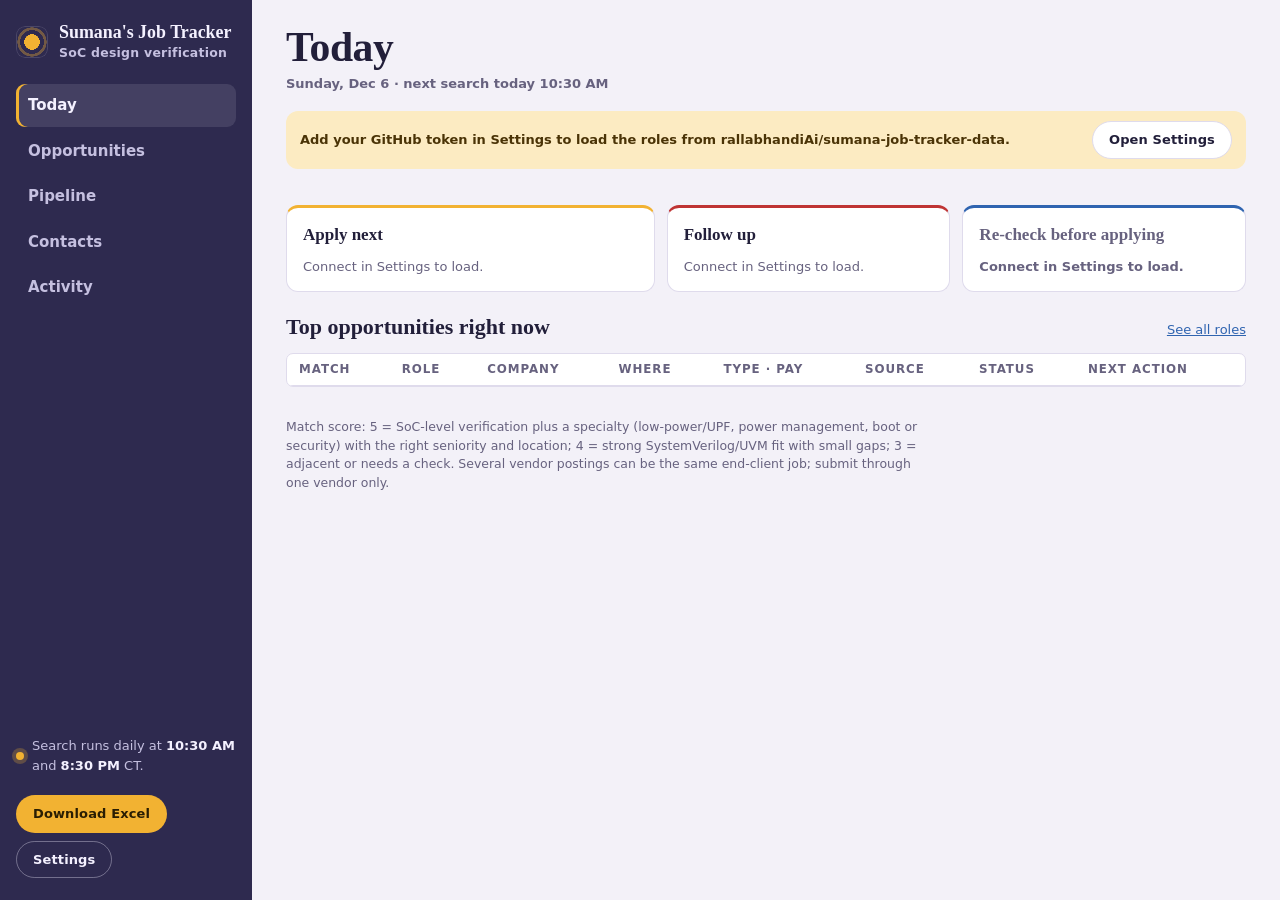
==== v2/index.html @ 01004faa "Add v2 preview: Today, Opportunities, Pipeline, Contacts, Activity Daily-workflow layout adapted fro" ====
<!doctype html>
<html lang="en">
<head>
  <meta charset="utf-8">
  <meta name="viewport" content="width=device-width, initial-scale=1, viewport-fit=cover">
  <meta http-equiv="Content-Security-Policy" content="default-src 'self'; script-src 'self' https://cdn.jsdelivr.net; style-src 'self' https://fonts.googleapis.com; font-src https://fonts.gstatic.com; connect-src 'self' https://api.github.com; img-src 'self' data:; base-uri 'self'; form-action 'none'; object-src 'none'">
  <meta name="referrer" content="no-referrer">
  <meta name="robots" content="noindex, nofollow">
  <title>Sumana's Job Tracker</title>
  <link rel="icon" href="assets/favicon.svg" type="image/svg+xml">
  <link rel="preconnect" href="https://fonts.googleapis.com">
  <link rel="preconnect" href="https://fonts.gstatic.com" crossorigin>
  <link rel="stylesheet" href="https://fonts.googleapis.com/css2?family=Fraunces:opsz,wght@9..144,500;9..144,600;9..144,700&family=Karla:wght@400;500;600;700&display=swap">
  <link rel="stylesheet" href="assets/styles.css">
</head>
<body class="v2">
<div class="shell">
  <aside class="sidebar">
    <div class="brand">
      <span class="mark" aria-hidden="true"></span>
      <div><b>Sumana's Job Tracker</b><small>SoC design verification</small></div>
    </div>
    <nav class="nav" aria-label="Views">
      <button type="button" class="navbtn" data-view="today">Today <span class="count" id="nc-today" hidden></span></button>
      <button type="button" class="navbtn" data-view="roles">Opportunities <span class="count quiet" id="nc-roles" hidden></span></button>
      <button type="button" class="navbtn" data-view="pipeline">Pipeline</button>
      <button type="button" class="navbtn" data-view="contacts">Contacts <span class="count" id="nc-contacts" hidden></span></button>
      <button type="button" class="navbtn" data-view="activity">Activity</button>
    </nav>
    <div class="side-foot">
      <p class="runbox"><span class="dot" aria-hidden="true"></span><span>Search runs daily at <b>10:30 AM</b> and <b>8:30 PM</b> CT.</span></p>
      <p class="lastrun" id="lastrun"></p>
      <div class="side-actions">
        <button class="btn btn-primary" id="excelBtn" type="button">Download Excel</button>
        <button class="btn btn-ghost" id="settingsBtn" type="button">Settings</button>
      </div>
    </div>
  </aside>

  <main class="main">
    <header class="top">
      <div>
        <h1 id="viewTitle">Today</h1>
        <p class="topsub" id="viewSub"></p>
      </div>
      <div class="top-actions">
        <button class="btn btn-plain" id="addBtn" type="button" hidden>Add a role</button>
        <button class="btn btn-plain mobile-only" id="excelBtn2" type="button">Excel</button>
        <button class="btn btn-plain mobile-only" id="settingsBtn2" type="button">Settings</button>
      </div>
    </header>

    <div class="notice" id="notice" role="status" hidden>
      <span id="noticeText"></span>
      <button class="btn" type="button" id="noticeBtn">Open Settings</button>
    </div>

    <section class="panel" id="settingsPanel" hidden aria-labelledby="settingsTitle">
      <h2 id="settingsTitle">Connect to GitHub</h2>
      <p class="hint">Roles, statuses, contacts and notes live as JSON files in a GitHub repository. Saving changes, or reading a private repository, needs a fine-grained personal access token with <b>Contents: Read and write</b> on that one repository. The token is stored only in this browser on this device.</p>
      <form id="settingsForm" novalidate>
        <div class="form-grid">
          <div class="field"><label for="s-owner">GitHub owner</label><input id="s-owner" autocomplete="off" spellcheck="false" placeholder="your-username"></div>
          <div class="field"><label for="s-repo">Data repository</label><input id="s-repo" autocomplete="off" spellcheck="false" placeholder="sumana-job-tracker-data"></div>
          <div class="field"><label for="s-branch">Branch</label><input id="s-branch" autocomplete="off" spellcheck="false" placeholder="main"></div>
          <div class="field span-2"><label for="s-token">Personal access token</label><input id="s-token" type="password" autocomplete="off" spellcheck="false" placeholder="github_pat_…"></div>
        </div>
        <div class="form-actions mt-12">
          <button class="btn btn-accent" type="submit">Save and reload</button>
          <button class="btn btn-plain" type="button" id="forgetBtn">Remove token from this device</button>
          <button class="btn btn-plain" type="button" id="settingsCancel">Close</button>
          <span class="form-msg" id="settingsMsg" role="status"></span>
        </div>
      </form>
      <p class="conn" id="connLine"></p>
    </section>

    <section class="panel" id="addPanel" hidden aria-labelledby="addTitle">
      <h2 id="addTitle">Add a role</h2>
      <p class="hint">For roles found elsewhere: ChatGPT's search, LinkedIn, a recruiter call or a referral. The link is optional for recruiter leads.</p>
      <form id="addForm" novalidate>
        <div class="form-grid">
          <div class="field span-2"><label for="f-title">Job title</label><input id="f-title" required placeholder="Senior Design Verification Engineer"></div>
          <div class="field"><label for="f-company">Company</label><input id="f-company" required placeholder="Company or staffing vendor"></div>
          <div class="field span-2"><label for="f-url">Posting link (optional)</label><input id="f-url" type="url" placeholder="https://…"></div>
          <div class="field"><label for="f-source">Where it came from</label>
            <select id="f-source"><option value="official">Company career site</option><option value="board">Job board</option><option value="vendor">Staffing vendor</option><option value="recruiter">Recruiter</option><option value="referral">Referral</option><option value="chatgpt">ChatGPT search</option></select></div>
          <div class="field"><label for="f-location">Location</label><input id="f-location" placeholder="Remote (US) or Naperville, IL"></div>
          <div class="field"><label for="f-mode">Work mode</label>
            <select id="f-mode"><option>Remote</option><option>Hybrid</option><option>On-site</option><option>Confirm</option></select></div>
          <div class="field"><label for="f-type">Type</label>
            <select id="f-type"><option>Full-time</option><option>Contract</option><option>Contract W2</option><option>Contract C2C</option><option>Contract-to-hire</option></select></div>
          <div class="field"><label for="f-fit">Match (1–5)</label>
            <select id="f-fit"><option value="">Not scored</option><option>5</option><option>4</option><option>3</option><option>2</option><option>1</option></select></div>
          <div class="field"><label for="f-pay">Pay</label><input id="f-pay" placeholder="$70–80/hr or $150K–180K"></div>
          <div class="field"><label for="f-req">Req / job ID</label><input id="f-req" placeholder="e.g. 79768"></div>
          <div class="field span-2"><label for="f-next">Next action</label><input id="f-next" list="nextActions" placeholder="Tailor resume, then apply"></div>
        </div>
        <div class="form-actions mt-12">
          <button class="btn btn-accent" type="submit">Add to tracker</button>
          <button class="btn btn-plain" type="button" id="addCancel">Cancel</button>
          <span class="form-msg" id="addMsg" role="status"></span>
        </div>
      </form>
    </section>

    <!-- TODAY -->
    <section class="view" id="view-today" aria-labelledby="viewTitle">
      <div class="kpis" id="kpis"></div>
      <div class="lanes">
        <section class="lane apply" aria-labelledby="ln-apply"><h2 id="ln-apply">Apply next</h2><div id="laneApply" class="lane-list"></div></section>
        <section class="lane follow" aria-labelledby="ln-follow"><h2 id="ln-follow">Follow up</h2><div id="laneFollow" class="lane-list"></div></section>
        <section class="lane check" aria-labelledby="ln-check"><h2 id="ln-check">Re-check before applying</h2><div id="laneCheck" class="lane-list"></div></section>
      </div>
      <section class="stack" aria-labelledby="topTitle">
        <div class="listhead"><h2 id="topTitle">Top opportunities right now</h2><button type="button" class="linkish" data-go="roles">See all roles</button></div>
        <div class="tablewrap"><table class="toptable">
          <thead><tr><th scope="col">Match</th><th scope="col">Role</th><th scope="col">Company</th><th scope="col">Where</th><th scope="col">Type · Pay</th><th scope="col">Source</th><th scope="col">Status</th><th scope="col">Next action</th></tr></thead>
          <tbody id="topBody"></tbody>
        </table></div>
      </section>
    </section>

    <!-- OPPORTUNITIES -->
    <section class="view" id="view-roles" hidden>
      <div class="pipeline" id="pipeline"></div>
      <div class="pipe-notes" id="pipenotes"></div>
      <section class="filters" aria-label="Filter roles">
        <label class="sr-only" for="q">Search roles</label>
        <input id="q" class="search" type="search" placeholder="Search title, company or skill (UPF, SoC…)" autocomplete="off">
        <div class="seg" role="group" aria-label="Where">
          <button type="button" data-f="where" data-v="all" aria-pressed="true">All</button>
          <button type="button" data-f="where" data-v="remote" aria-pressed="false">Remote</button>
          <button type="button" data-f="where" data-v="chicago" aria-pressed="false">Chicago area</button>
        </div>
        <div class="seg" role="group" aria-label="Employment type">
          <button type="button" data-f="type" data-v="all" aria-pressed="true">Any type</button>
          <button type="button" data-f="type" data-v="contract" aria-pressed="false">Contract</button>
          <button type="button" data-f="type" data-v="fulltime" aria-pressed="false">Full-time</button>
        </div>
        <div class="seg" role="group" aria-label="Match">
          <button type="button" data-f="match" data-v="0" aria-pressed="true">Any match</button>
          <button type="button" data-f="match" data-v="4" aria-pressed="false">4+</button>
          <button type="button" data-f="match" data-v="5" aria-pressed="false">5</button>
        </div>
        <label class="sr-only" for="srcFilter">Source</label>
        <select id="srcFilter" class="sort">
          <option value="">Any source</option><option value="official">Official</option><option value="board">Job board</option><option value="vendor">Vendor</option><option value="recruiter">Recruiter</option><option value="referral">Referral</option><option value="chatgpt">ChatGPT</option><option value="manual">Added by you</option>
        </select>
        <label class="check" for="showClosed"><input type="checkbox" id="showClosed"> Show closed &amp; passed</label>
        <label class="sr-only" for="sort">Sort roles</label>
        <select id="sort" class="sort">
          <option value="match">Best match</option>
          <option value="newest">Newest found</option>
          <option value="company">Company A–Z</option>
        </select>
      </section>
      <div class="listhead"><h2>Roles</h2><span class="count" id="count"></span></div>
      <div class="roles" id="roles">
        <div class="empty"><h3>Loading the latest roles…</h3><p>Verified openings appear here with a match score, pay, work mode and a link to the posting.</p></div>
      </div>
    </section>

    <!-- PIPELINE -->
    <section class="view" id="view-pipeline" hidden>
      <p class="hint">Drag a card to another column, or change its status on the card. New roles join this board once they're shortlisted.</p>
      <div class="boardwrap"><div class="board" id="board"></div></div>
      <p class="pipe-notes" id="boardNote"></p>
    </section>

    <!-- CONTACTS -->
    <section class="view" id="view-contacts" hidden>
      <div class="listhead"><h2>Recruiters, referrals and hiring managers</h2><button class="btn btn-plain" type="button" id="contactAddBtn">Add contact</button></div>
      <section class="panel" id="contactPanel" hidden aria-labelledby="contactTitle">
        <h2 id="contactTitle">Add contact</h2>
        <form id="contactForm" novalidate>
          <div class="form-grid">
            <div class="field"><label for="c-name">Name</label><input id="c-name" required placeholder="First and last name"></div>
            <div class="field"><label for="c-company">Company</label><input id="c-company" placeholder="Company or vendor"></div>
            <div class="field"><label for="c-rel">Relationship</label>
              <select id="c-rel"><option>Recruiter</option><option>Referral</option><option>Hiring manager</option><option>Former colleague</option><option>Other</option></select></div>
            <div class="field span-2"><label for="c-role">Related role</label><input id="c-role" list="roleTitles" placeholder="Pick a tracked role or type one"></div>
            <div class="field"><label for="c-status">Status</label>
              <select id="c-status"><option>Active</option><option>Waiting</option><option>Done</option></select></div>
            <div class="field span-2"><label for="c-reach">How to reach</label><input id="c-reach" placeholder="Email, phone or LinkedIn"></div>
            <div class="field"><label for="c-last">Last contact</label><input id="c-last" type="date"></div>
            <div class="field"><label for="c-next">Next follow-up</label><input id="c-next" type="date"></div>
            <div class="field span-2"><label for="c-notes">Notes</label><textarea id="c-notes" placeholder="What was discussed, rate, next steps…"></textarea></div>
          </div>
          <div class="form-actions mt-12">
            <button class="btn btn-accent" type="submit" id="contactSave">Save contact</button>
            <button class="btn btn-plain" type="button" id="contactCancel">Cancel</button>
            <span class="form-msg" id="contactMsg" role="status"></span>
          </div>
        </form>
      </section>
      <div class="contacts" id="contacts"></div>
    </section>

    <!-- ACTIVITY -->
    <section class="view" id="view-activity" hidden>
      <p class="hint">Every saved change and every search run is a commit in the private data repository. This is that history, newest first.</p>
      <div class="timeline" id="timeline"></div>
      <section class="log" aria-labelledby="logTitle">
        <h2 id="logTitle">Search runs</h2>
        <div class="tablewrap"><table>
          <thead><tr><th scope="col">Run</th><th scope="col">New roles</th><th scope="col">Postings checked</th><th scope="col">Marked closed</th></tr></thead>
          <tbody id="logBody"><tr><td colspan="4">No runs recorded yet.</td></tr></tbody>
        </table></div>
      </section>
    </section>

    <p class="foot">Match score: 5 = SoC-level verification plus a specialty (low-power/UPF, power management, boot or security) with the right seniority and location; 4 = strong SystemVerilog/UVM fit with small gaps; 3 = adjacent or needs a check. Several vendor postings can be the same end-client job; submit through one vendor only.</p>
  </main>
</div>

<datalist id="nextActions">
  <option value="Tailor resume, then apply"></option>
  <option value="Request a referral"></option>
  <option value="Re-check the posting"></option>
  <option value="Follow up with recruiter"></option>
  <option value="Prep for interview"></option>
  <option value="Send thank-you note"></option>
  <option value="Ask for rate and end client"></option>
</datalist>
<datalist id="roleTitles"></datalist>
<div class="toast" id="toast" role="status" aria-live="polite" hidden></div>

<script src="assets/config.js"></script>
<script src="assets/export.js"></script>
<script src="assets/app.js"></script>
</body>
</html>
---- v2/assets/styles.css ----
/* Layout: a regression report for a job hunt. Run status and pipeline up top, one filter bar, then dense role rows scanned by match score. Marigold Dusk palette; Fraunces for display, Karla for the interface. */
:root {
  --bg: #F3F1F8;
  --surface: #FFFFFF;
  --surface-2: #F8F7FC;
  --ink: #221F3A;
  --muted: #67627F;
  --line: #DFDBEC;
  --dusk: #2E2A4F;
  --dusk-ink: #F4F1FF;
  --dusk-muted: #C5C0E0;
  --accent: #A9680A;
  --accent-fill: #F2B232;
  --accent-soft: #FCEBC2;
  --on-accent: #2A1E03;
  --tag-ink: #4A3306;
  --good: #23824F;
  --good-soft: #DDF3E5;
  --info: #2F64B0;
  --info-soft: #E0EBFB;
  --violet: #5D49B0;
  --violet-soft: #E9E3FA;
  --bad: #BF3434;
  --bad-soft: #FBE3E3;
  --pip-off: #D9D5E7;
  --focus: #6C5CE0;
  --font-display: "Fraunces", Georgia, "Times New Roman", serif;
  --font-ui: "Karla", system-ui, -apple-system, "Segoe UI", Roboto, sans-serif;
  --radius: 12px;
  --radius-sm: 7px;
  --step--1: 0.8125rem;
  --step-0: 0.9375rem;
  --step-1: 1.0625rem;
  --step-2: 1.375rem;
  --step-3: clamp(1.75rem, 1.2rem + 2.2vw, 2.6rem);
}
@media (prefers-color-scheme: dark) {
  :root:not([data-theme="light"]) {
    --bg: #141228; --surface: #1D1A36; --surface-2: #232042; --ink: #ECE9F7; --muted: #A6A1C4;
    --line: #34305A; --dusk: #24204A; --dusk-ink: #F4F1FF; --dusk-muted: #B9B3DA;
    --accent: #F4BC4A; --accent-fill: #F2B232; --accent-soft: #3A2F14; --on-accent: #231A04; --tag-ink: #F6DDA0;
    --good: #63C892; --good-soft: #17352A; --info: #86AEEA; --info-soft: #1B2B47;
    --violet: #AB9BF2; --violet-soft: #2A2450; --bad: #F07A7A; --bad-soft: #3D1D24;
    --pip-off: #3A365F; --focus: #AB9BF2; color-scheme: dark;
  }
}
:root[data-theme="dark"] {
  --bg: #141228; --surface: #1D1A36; --surface-2: #232042; --ink: #ECE9F7; --muted: #A6A1C4;
  --line: #34305A; --dusk: #24204A; --dusk-ink: #F4F1FF; --dusk-muted: #B9B3DA;
  --accent: #F4BC4A; --accent-fill: #F2B232; --accent-soft: #3A2F14; --on-accent: #231A04; --tag-ink: #F6DDA0;
  --good: #63C892; --good-soft: #17352A; --info: #86AEEA; --info-soft: #1B2B47;
  --violet: #AB9BF2; --violet-soft: #2A2450; --bad: #F07A7A; --bad-soft: #3D1D24;
  --pip-off: #3A365F; --focus: #AB9BF2; color-scheme: dark;
}

* { box-sizing: border-box; }
body {
  background: var(--bg);
  color: var(--ink);
  font-family: var(--font-ui);
  font-size: var(--step-0);
  line-height: 1.5;
  padding-inline: 16px;
  padding-block: 20px 48px;
}
.wrap { max-width: 1120px; margin-inline: auto; display: grid; gap: 18px; }
.stack { display: grid; gap: 10px; min-width: 0; }
a { color: var(--info); }
:focus-visible { outline: 2px solid var(--focus); outline-offset: 2px; }
.sr-only { position: absolute; width: 1px; height: 1px; overflow: hidden; clip: rect(0 0 0 0); white-space: nowrap; }
button, select, input, textarea { font: inherit; color: inherit; }

/* Masthead */
.masthead {
  background: var(--dusk);
  color: var(--dusk-ink);
  border-radius: var(--radius);
  padding: 22px clamp(18px, 3vw, 32px);
  display: grid;
  gap: 14px;
}
.eyebrow { font-size: var(--step--1); font-weight: 700; letter-spacing: .12em; text-transform: uppercase; color: var(--accent-fill); margin: 0; }
.masthead h1 { font-family: var(--font-display); font-weight: 600; font-size: var(--step-3); line-height: 1.08; margin: 0; text-wrap: balance; letter-spacing: -0.01em; }
.masthead .sub { margin: 0; color: var(--dusk-muted); max-width: 70ch; }
.mast-foot { display: flex; flex-wrap: wrap; gap: 12px 18px; align-items: center; justify-content: space-between; }
.runline { display: flex; flex-wrap: wrap; gap: 6px 14px; align-items: center; font-size: var(--step--1); color: var(--dusk-muted); }
.runline strong { color: var(--dusk-ink); font-weight: 600; }
.runitem { display: inline-flex; gap: 10px; align-items: baseline; }
.runitem .dot { align-self: center; }
.dot { width: 8px; height: 8px; border-radius: 50%; background: var(--accent-fill); box-shadow: 0 0 0 4px color-mix(in srgb, var(--accent-fill) 25%, transparent); flex: none; }
.actions { display: flex; flex-wrap: wrap; gap: 10px; }
.btn { border: 1px solid transparent; border-radius: 999px; padding: 8px 16px; font-weight: 700; font-size: var(--step--1); cursor: pointer; letter-spacing: .01em; }
.btn-primary { background: var(--accent-fill); color: var(--on-accent); }
.btn-primary:hover { filter: brightness(1.05); }
.btn-ghost { background: transparent; color: var(--dusk-ink); border-color: color-mix(in srgb, var(--dusk-ink) 35%, transparent); }
.btn-ghost:hover { border-color: var(--dusk-ink); }
.btn[disabled] { opacity: .55; cursor: progress; }

/* Pipeline */
.pipeline { display: grid; grid-template-columns: repeat(6, minmax(0, 1fr)); gap: 8px; }
.stage {
  background: var(--surface); border: 1px solid var(--line); border-radius: var(--radius-sm);
  padding: 10px 12px; text-align: left; cursor: pointer; display: grid; gap: 2px; position: relative;
}
.stage:hover { border-color: var(--muted); }
.stage[aria-pressed="true"] { border-color: var(--accent); box-shadow: inset 0 0 0 1px var(--accent); }
.stage .n { font-family: var(--font-display); font-weight: 600; font-size: 1.6rem; line-height: 1.1; font-variant-numeric: tabular-nums lining-nums; }
.stage .l { font-size: var(--step--1); color: var(--muted); font-weight: 600; }
.stage[data-stage="Offer"] .n { color: var(--good); }
.stage[data-stage="Interviewing"] .n, .stage[data-stage="Recruiter screen"] .n { color: var(--violet); }
.stage[data-stage="Applied"] .n { color: var(--info); }
.pipe-notes { display: flex; flex-wrap: wrap; gap: 8px 16px; font-size: var(--step--1); color: var(--muted); align-items: center; }
.pill { display: inline-flex; align-items: center; gap: 6px; border-radius: 999px; padding: 3px 10px; font-weight: 700; font-size: var(--step--1); }
.pill-bad { background: var(--bad-soft); color: var(--bad); }
.pill-good { background: var(--good-soft); color: var(--good); }
.linkish { background: none; border: 0; padding: 0; color: var(--info); text-decoration: underline; cursor: pointer; font-size: var(--step--1); }

/* Add role panel */
.panel { background: var(--surface); border: 1px solid var(--line); border-radius: var(--radius); padding: 16px clamp(14px, 2.5vw, 22px); display: grid; gap: 12px; }
.panel h2 { font-family: var(--font-display); font-weight: 600; font-size: var(--step-2); margin: 0; }
.form-grid { display: grid; grid-template-columns: repeat(3, minmax(0, 1fr)); gap: 10px 14px; }
.field { display: grid; gap: 4px; min-width: 0; }
.field.span-2 { grid-column: span 2; }
.field label { font-size: var(--step--1); font-weight: 700; color: var(--muted); }
.field input, .field select, .field textarea {
  width: 100%; border: 1px solid var(--line); border-radius: var(--radius-sm); background: var(--surface-2);
  padding: 7px 10px; min-width: 0;
}
.field textarea { min-height: 64px; resize: vertical; }
.form-actions { display: flex; gap: 10px; align-items: center; flex-wrap: wrap; }
.btn-plain { background: var(--surface-2); border: 1px solid var(--line); color: var(--ink); }
.btn-accent { background: var(--accent-fill); color: var(--on-accent); }
.form-msg { font-size: var(--step--1); color: var(--muted); }

/* Filters */
.filters { display: flex; flex-wrap: wrap; gap: 10px 14px; align-items: center; background: var(--surface); border: 1px solid var(--line); border-radius: var(--radius); padding: 12px 14px; }
.search { flex: 1 1 260px; min-width: 0; border: 1px solid var(--line); background: var(--surface-2); border-radius: 999px; padding: 7px 14px; }
.seg { display: inline-flex; border: 1px solid var(--line); border-radius: 999px; overflow: hidden; background: var(--surface-2); }
.seg button { border: 0; background: transparent; padding: 6px 12px; font-size: var(--step--1); font-weight: 600; color: var(--muted); cursor: pointer; }
.seg button[aria-pressed="true"] { background: var(--dusk); color: var(--dusk-ink); }
.check { display: inline-flex; gap: 6px; align-items: center; font-size: var(--step--1); color: var(--muted); font-weight: 600; }
.sort { border: 1px solid var(--line); background: var(--surface-2); border-radius: 999px; padding: 6px 10px; font-size: var(--step--1); font-weight: 600; }

/* List */
.listhead { display: flex; justify-content: space-between; align-items: baseline; gap: 10px; flex-wrap: wrap; }
.listhead h2 { font-family: var(--font-display); font-weight: 600; font-size: var(--step-2); margin: 0; }
.listhead .count { color: var(--muted); font-size: var(--step--1); }
.roles { display: grid; gap: 10px; }
.role {
  background: var(--surface); border: 1px solid var(--line); border-radius: var(--radius);
  display: grid; grid-template-columns: 74px minmax(0, 1fr) 188px; gap: 6px 16px; padding: 14px 16px;
}
.role.is-dim { opacity: .62; }
.match { display: grid; justify-items: start; align-content: start; gap: 4px; padding-top: 3px; }
.pips { display: inline-flex; gap: 3px; }
.pip { width: 9px; height: 9px; border-radius: 50%; background: var(--pip-off); }
.pip.on { background: var(--accent-fill); }
.match .mlabel { font-size: .72rem; letter-spacing: .1em; text-transform: uppercase; color: var(--muted); font-weight: 700; }
.match .mlabel b { color: var(--ink); font-family: var(--font-display); font-size: 1.05rem; letter-spacing: 0; }
.rbody { min-width: 0; display: grid; gap: 6px; }
.titleline { display: flex; flex-wrap: wrap; gap: 4px 8px; align-items: baseline; }
.titleline h3 { font-size: var(--step-1); font-weight: 700; margin: 0; line-height: 1.3; text-wrap: balance; }
.org { color: var(--muted); font-size: var(--step--1); }
.org b { color: var(--ink); font-weight: 700; }
.chips, .tags { display: flex; flex-wrap: wrap; gap: 6px; }
.chip { border: 1px solid var(--line); border-radius: 999px; padding: 1px 9px; font-size: .78rem; font-weight: 600; color: var(--ink); background: var(--surface-2); }
.chip.quiet { color: var(--muted); font-weight: 500; }
.chip.mode-Remote { border-color: color-mix(in srgb, var(--info) 45%, var(--line)); color: var(--info); }
.chip.mode-Hybrid, .chip.mode-On-site { border-color: color-mix(in srgb, var(--accent) 50%, var(--line)); color: var(--accent); }
.chip.mode-Confirm { border-style: dashed; color: var(--muted); }
.tag { font-size: .74rem; font-weight: 700; letter-spacing: .02em; padding: 1px 8px; border-radius: 4px; background: var(--accent-soft); color: var(--tag-ink); }
.badge { font-size: .7rem; font-weight: 800; letter-spacing: .08em; text-transform: uppercase; border-radius: 4px; padding: 2px 6px; }
.badge-new { background: var(--accent-fill); color: var(--on-accent); }
.badge-closed { background: var(--bad-soft); color: var(--bad); }
.badge-due { background: var(--bad); color: var(--surface); }
.badge-mine { background: var(--violet-soft); color: var(--violet); }
.side { display: grid; gap: 8px; align-content: start; }
.status {
  width: 100%; border: 1px solid var(--line); border-radius: var(--radius-sm); padding: 6px 8px;
  font-weight: 700; font-size: var(--step--1); background: var(--surface-2);
}
.status[data-s="Shortlisted"] { background: var(--violet-soft); color: var(--violet); }
.status[data-s="Applied"] { background: var(--info-soft); color: var(--info); border-color: color-mix(in srgb, var(--info) 35%, var(--line)); }
.status[data-s="Recruiter screen"], .status[data-s="Interviewing"] { background: var(--violet-soft); color: var(--violet); border-color: color-mix(in srgb, var(--violet) 35%, var(--line)); }
.status[data-s="Offer"] { background: var(--good-soft); color: var(--good); border-color: color-mix(in srgb, var(--good) 40%, var(--line)); }
.status[data-s="Rejected"], .status[data-s="Not a fit"], .status[data-s="Closed"] { color: var(--muted); }
.open { display: inline-flex; justify-content: center; align-items: center; gap: 6px; border: 1px solid var(--line); border-radius: var(--radius-sm); padding: 6px 8px; font-weight: 700; font-size: var(--step--1); text-decoration: none; color: var(--ink); background: var(--surface); }
.open:hover { border-color: var(--accent); color: var(--accent); }
.trackline { font-size: .78rem; color: var(--muted); }
details.more { grid-column: 2 / -1; border-top: 1px dashed var(--line); padding-top: 8px; margin-top: 2px; }
details.more summary { cursor: pointer; font-size: var(--step--1); font-weight: 700; color: var(--muted); list-style: none; display: inline-flex; gap: 6px; align-items: center; }
details.more summary::-webkit-details-marker { display: none; }
details.more summary::before { content: "▸"; transition: transform .15s; }
details.more[open] summary::before { transform: rotate(90deg); }
.more-grid { display: grid; grid-template-columns: repeat(2, minmax(0, 1fr)); gap: 12px 18px; margin-top: 10px; }
.more-grid h4 { margin: 0 0 2px; font-size: .74rem; letter-spacing: .1em; text-transform: uppercase; color: var(--muted); }
.more-grid p { margin: 0; max-width: 62ch; }
.track-grid { grid-column: 1 / -1; display: grid; grid-template-columns: 150px minmax(0, 1fr); gap: 10px 14px; background: var(--surface-2); border-radius: var(--radius-sm); padding: 12px; }
.track-grid .field.full { grid-column: 1 / -1; }
.saved { font-size: .78rem; color: var(--good); font-weight: 700; }

.empty { background: var(--surface); border: 1px dashed var(--line); border-radius: var(--radius); padding: 28px 22px; display: grid; gap: 6px; }
.empty h3 { font-family: var(--font-display); font-weight: 600; font-size: var(--step-2); margin: 0; }
.empty p { margin: 0; color: var(--muted); max-width: 64ch; }

/* Search log */
.log { display: grid; gap: 8px; }
.log h2 { font-family: var(--font-display); font-weight: 600; font-size: var(--step-1); margin: 0; }
.tablewrap { overflow-x: auto; border: 1px solid var(--line); border-radius: var(--radius-sm); background: var(--surface); }
table { border-collapse: collapse; width: 100%; font-size: var(--step--1); font-variant-numeric: tabular-nums; }
th, td { text-align: left; padding: 7px 12px; border-bottom: 1px solid var(--line); white-space: nowrap; }
th { color: var(--muted); font-weight: 700; font-size: .74rem; letter-spacing: .08em; text-transform: uppercase; }
tr:last-child td { border-bottom: 0; }
.foot { font-size: .78rem; color: var(--muted); max-width: 80ch; }

.toast { position: fixed; left: 50%; transform: translateX(-50%); bottom: calc(18px + env(safe-area-inset-bottom, 0px)); background: var(--dusk); color: var(--dusk-ink); padding: 9px 16px; border-radius: 999px; font-weight: 600; font-size: var(--step--1); box-shadow: 0 6px 24px rgba(20,18,40,.25); max-width: calc(100% - 32px); }

@media (max-width: 860px) {
  .pipeline { grid-template-columns: repeat(3, minmax(0, 1fr)); }
  .role { grid-template-columns: minmax(0, 1fr); }
  .match { display: flex; align-items: center; gap: 8px; padding-top: 0; }
  .side { grid-template-columns: minmax(0, 1fr) auto; align-items: center; }
  details.more { grid-column: 1 / -1; }
  .form-grid { grid-template-columns: minmax(0, 1fr); }
  .field.span-2 { grid-column: auto; }
}
@media (max-width: 560px) {
  .more-grid { grid-template-columns: minmax(0, 1fr); }
  .track-grid { grid-template-columns: minmax(0, 1fr); }
  .side { grid-template-columns: minmax(0, 1fr); }
}
@media (prefers-reduced-motion: reduce) { * { transition: none !important; } }

/* ---- standalone-site additions ---- */
html { -webkit-text-size-adjust: 100%; }
body { margin: 0; }
[hidden] { display: none !important; }
img { max-width: 100%; }
.mt-12 { margin-top: 12px; }
.notice { display: flex; flex-wrap: wrap; gap: 8px 14px; align-items: center; justify-content: space-between;
  background: var(--accent-soft); color: var(--tag-ink); border-radius: var(--radius); padding: 10px 14px; font-size: var(--step--1); font-weight: 600; }
.notice .btn { background: var(--surface); color: var(--ink); border: 1px solid var(--line); }
.conn { font-size: var(--step--1); color: var(--muted); }
.conn b { color: var(--ink); }
.hint { font-size: .78rem; color: var(--muted); margin: 0; max-width: 72ch; }
.hint a { color: var(--info); }
.field .row { display: flex; gap: 8px; align-items: center; }
.btn-icon { display: inline-flex; align-items: center; gap: 6px; }

/* =====================================================================
   v2 layout: sidebar navigation + Today / Opportunities / Pipeline / Contacts / Activity
   ===================================================================== */
body.v2 { padding: 0; }
.shell { display: grid; grid-template-columns: 252px minmax(0, 1fr); min-height: 100vh; }
.sidebar { background: var(--dusk); color: var(--dusk-ink); padding: 22px 16px; position: sticky; top: 0; height: 100vh; display: flex; flex-direction: column; gap: 22px; }
.brand { display: flex; gap: 11px; align-items: center; }
.brand b { display: block; font-family: var(--font-display); font-weight: 600; font-size: 1.12rem; line-height: 1.2; }
.brand small { display: block; color: var(--dusk-muted); font-size: .78rem; font-weight: 600; letter-spacing: .02em; }
.mark { width: 32px; height: 32px; flex: none; border-radius: 9px; background: radial-gradient(circle at 50% 50%, var(--accent-fill) 0 34%, transparent 35%), radial-gradient(circle at 50% 50%, transparent 0 52%, color-mix(in srgb, var(--accent-fill) 35%, transparent) 53% 64%, transparent 65%); box-shadow: inset 0 0 0 1px color-mix(in srgb, var(--dusk-ink) 14%, transparent); }
.nav { display: grid; gap: 3px; }
.navbtn { display: flex; justify-content: space-between; align-items: center; gap: 8px; width: 100%; border: 0; background: transparent; color: var(--dusk-muted); padding: 10px 12px; border-radius: 9px; font-weight: 700; font-size: var(--step-0); cursor: pointer; text-align: left; }
.navbtn:hover { color: var(--dusk-ink); background: color-mix(in srgb, var(--dusk-ink) 6%, transparent); }
.navbtn[aria-current="page"] { color: var(--dusk-ink); background: color-mix(in srgb, var(--dusk-ink) 11%, transparent); box-shadow: inset 3px 0 0 var(--accent-fill); }
.navbtn .count { font-size: .72rem; font-weight: 800; background: var(--accent-fill); color: var(--on-accent); border-radius: 999px; padding: 1px 8px; font-variant-numeric: tabular-nums; }
.navbtn .count.quiet { background: color-mix(in srgb, var(--dusk-ink) 16%, transparent); color: var(--dusk-ink); }
.side-foot { margin-top: auto; display: grid; gap: 10px; font-size: var(--step--1); color: var(--dusk-muted); }
.side-foot p { margin: 0; }
.runbox { display: flex; gap: 8px; align-items: baseline; }
.runbox b { color: var(--dusk-ink); }
.runbox .dot { align-self: center; }
.side-actions { display: flex; flex-wrap: wrap; gap: 8px; }

.main { min-width: 0; padding: 26px clamp(16px, 3vw, 34px) 56px; display: grid; gap: 18px; align-content: start; max-width: 1280px; }
.top { display: flex; flex-wrap: wrap; gap: 10px 16px; justify-content: space-between; align-items: flex-end; }
.top h1 { font-family: var(--font-display); font-weight: 600; font-size: var(--step-3); line-height: 1.05; margin: 0; letter-spacing: -0.01em; }
.topsub { margin: 4px 0 0; color: var(--muted); font-size: var(--step--1); font-weight: 600; }
.view { display: grid; gap: 18px; min-width: 0; }
.hint { margin: 0; }

/* Today */
.kpis { display: grid; grid-template-columns: repeat(4, minmax(0, 1fr)); gap: 10px; }
.kpi { background: var(--surface); border: 1px solid var(--line); border-radius: var(--radius-sm); padding: 12px 14px; display: grid; gap: 1px; }
.kpi .l { font-size: .74rem; letter-spacing: .08em; text-transform: uppercase; color: var(--muted); font-weight: 800; }
.kpi .n { font-family: var(--font-display); font-weight: 600; font-size: 2rem; line-height: 1.15; font-variant-numeric: tabular-nums lining-nums; }
.kpi .s { font-size: .78rem; color: var(--muted); }
.kpi.warn .n { color: var(--bad); }
.kpi.check .n { color: var(--accent); }
.lanes { display: grid; grid-template-columns: 1.3fr 1fr 1fr; gap: 12px; align-items: start; }
.lane { background: var(--surface); border: 1px solid var(--line); border-radius: var(--radius); padding: 14px 16px; display: grid; gap: 10px; border-top: 3px solid var(--accent-fill); min-width: 0; }
.lane.follow { border-top-color: var(--bad); }
.lane.check { border-top-color: var(--info); }
.lane h2 { font-family: var(--font-display); font-weight: 600; font-size: var(--step-1); margin: 0; }
.lane-list { display: grid; gap: 0; }
.item { border-top: 1px solid var(--line); padding-block: 10px; display: grid; gap: 4px; min-width: 0; }
.item:first-child { border-top: 0; padding-top: 2px; }
.item .t { font-weight: 700; line-height: 1.3; }
.item .s { font-size: var(--step--1); color: var(--muted); }
.badges { display: flex; flex-wrap: wrap; gap: 6px; align-items: center; }
.na { font-size: var(--step--1); font-weight: 700; color: var(--accent); }
.quick { display: flex; flex-wrap: wrap; gap: 6px; margin-top: 2px; }
.qbtn { border: 1px solid var(--line); background: var(--surface-2); border-radius: 999px; padding: 3px 11px; font-size: .78rem; font-weight: 700; cursor: pointer; text-decoration: none; color: var(--ink); line-height: 1.6; }
.qbtn:hover { border-color: var(--muted); }
.qbtn.primary { background: var(--accent-fill); border-color: transparent; color: var(--on-accent); }
.empty-s { margin: 0; color: var(--muted); font-size: var(--step--1); }
.fitb { font-size: .72rem; font-weight: 800; border-radius: 4px; padding: 2px 6px; background: var(--accent-soft); color: var(--tag-ink); font-variant-numeric: tabular-nums; }
.src { font-size: .68rem; font-weight: 800; letter-spacing: .06em; text-transform: uppercase; border-radius: 4px; padding: 2px 6px; white-space: nowrap; }
.src-official { background: var(--info-soft); color: var(--info); }
.src-vendor { background: var(--violet-soft); color: var(--violet); }
.src-board { background: var(--surface-2); color: var(--muted); box-shadow: inset 0 0 0 1px var(--line); }
.src-recruiter, .src-referral { background: var(--good-soft); color: var(--good); }
.src-chatgpt, .src-manual { background: var(--accent-soft); color: var(--tag-ink); }
.badge-stale { background: var(--info-soft); color: var(--info); }
.toptable td, .toptable th { white-space: nowrap; vertical-align: top; }
.toptable .wrapcell { white-space: normal; min-width: 140px; }
.linkrow { background: none; border: 0; padding: 0; font: inherit; font-weight: 700; color: var(--ink); text-align: left; cursor: pointer; }
.linkrow:hover { color: var(--accent); text-decoration: underline; }

/* Opportunities: role card controls (renamed from .side) */
.side-ctl { display: grid; gap: 8px; align-content: start; }

/* Pipeline board */
.boardwrap { overflow-x: auto; padding-bottom: 6px; }
.board { display: grid; grid-template-columns: repeat(5, minmax(210px, 1fr)); gap: 10px; min-width: 0; }
.col { background: var(--surface-2); border: 1px solid var(--line); border-radius: var(--radius); padding: 10px; display: grid; gap: 8px; align-content: start; min-height: 260px; }
.col.drop { outline: 2px dashed var(--accent); outline-offset: -4px; }
.col h3 { display: flex; justify-content: space-between; margin: 2px 4px; font-size: .72rem; letter-spacing: .1em; text-transform: uppercase; color: var(--muted); }
.kcard { background: var(--surface); border: 1px solid var(--line); border-radius: var(--radius-sm); padding: 10px; display: grid; gap: 6px; }
.kcard[draggable="true"] { cursor: grab; }
.kcard.dragging { opacity: .5; }
.kt { font-weight: 700; line-height: 1.3; }
.ks { font-size: var(--step--1); color: var(--muted); }

/* Contacts */
.contacts { display: grid; gap: 10px; }
.ccard { background: var(--surface); border: 1px solid var(--line); border-radius: var(--radius); padding: 14px 16px; display: grid; grid-template-columns: minmax(0, 1fr) auto; gap: 8px 16px; align-items: start; }
.ccard.is-dim { opacity: .62; }
.cmain { display: grid; gap: 4px; min-width: 0; }
.cmain h3 { margin: 0; font-size: var(--step-1); }
.cmeta { display: flex; flex-wrap: wrap; gap: 4px 14px; font-size: var(--step--1); color: var(--muted); }
.cnotes { margin: 2px 0 0; max-width: 70ch; }

/* Activity */
.timeline { border-left: 2px solid var(--line); margin-left: 6px; padding-left: 20px; display: grid; gap: 14px; }
.ev { position: relative; display: grid; gap: 2px; }
.ev::before { content: ""; position: absolute; left: -27px; top: 5px; width: 10px; height: 10px; border-radius: 50%; background: var(--accent-fill); box-shadow: 0 0 0 3px var(--bg); }
.ev-search::before { background: var(--info); }
.ev-other::before { background: var(--muted); }
.ev .when { font-size: .78rem; color: var(--muted); }

@media (max-width: 1100px) {
  .lanes { grid-template-columns: 1fr 1fr; }
  .lane.apply { grid-column: 1 / -1; }
}
@media (max-width: 900px) {
  .shell { grid-template-columns: minmax(0, 1fr); }
  .sidebar { position: sticky; top: env(safe-area-inset-top, 0px); height: auto; z-index: 5; flex-direction: row; align-items: center; gap: 10px; padding: 8px 12px; overflow-x: auto; }
  .brand div, .side-foot { display: none; }
  .nav { display: flex; gap: 4px; }
  .navbtn { width: auto; white-space: nowrap; padding: 8px 11px; }
  .navbtn[aria-current="page"] { box-shadow: inset 0 -3px 0 var(--accent-fill); }
  .top-actions { display: flex; gap: 8px; }
  .kpis { grid-template-columns: repeat(2, minmax(0, 1fr)); }
}
@media (max-width: 860px) {
  .side-ctl { grid-template-columns: minmax(0, 1fr) auto; align-items: center; }
}
@media (max-width: 640px) {
  .lanes { grid-template-columns: minmax(0, 1fr); }
  .ccard { grid-template-columns: minmax(0, 1fr); }
}
@media (max-width: 560px) {
  .side-ctl { grid-template-columns: minmax(0, 1fr); }
}

.mobile-only { display: none; }
@media (max-width: 900px) { .mobile-only { display: inline-block; } }
.lastrun { margin: 0; line-height: 1.45; }
.lastrun b { color: var(--dusk-ink); }
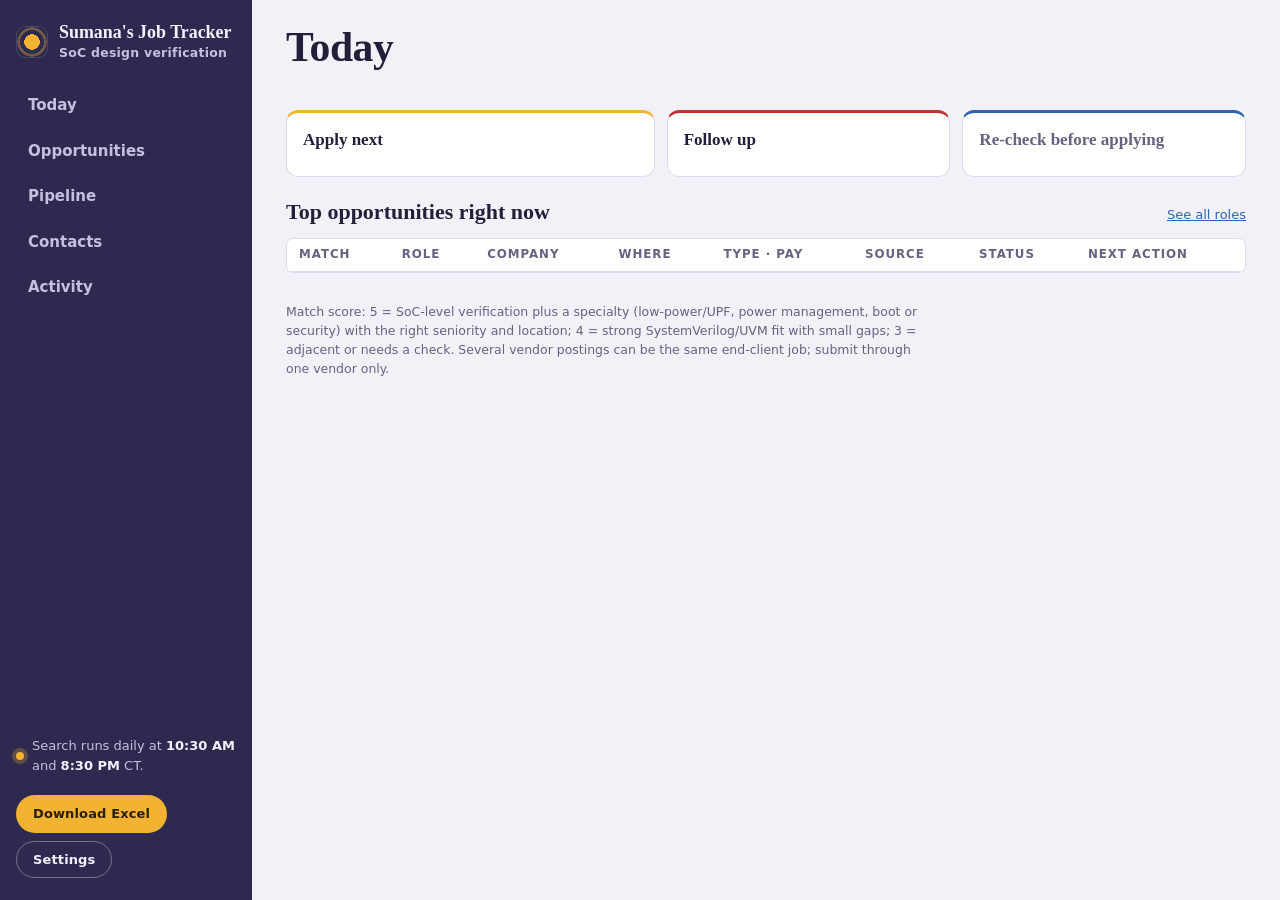
==== commit 60062984: "Make the Today / Pipeline / Contacts layout the main site Moves v2 to the root URL; /v2/ now redirec" ====
--- a/v2/index.html
+++ b/v2/index.html
@@ -2,232 +2,12 @@
 <html lang="en">
 <head>
   <meta charset="utf-8">
-  <meta name="viewport" content="width=device-width, initial-scale=1, viewport-fit=cover">
-  <meta http-equiv="Content-Security-Policy" content="default-src 'self'; script-src 'self' https://cdn.jsdelivr.net; style-src 'self' https://fonts.googleapis.com; font-src https://fonts.gstatic.com; connect-src 'self' https://api.github.com; img-src 'self' data:; base-uri 'self'; form-action 'none'; object-src 'none'">
-  <meta name="referrer" content="no-referrer">
+  <meta name="viewport" content="width=device-width, initial-scale=1">
   <meta name="robots" content="noindex, nofollow">
+  <meta http-equiv="refresh" content="0; url=../">
   <title>Sumana's Job Tracker</title>
-  <link rel="icon" href="assets/favicon.svg" type="image/svg+xml">
-  <link rel="preconnect" href="https://fonts.googleapis.com">
-  <link rel="preconnect" href="https://fonts.gstatic.com" crossorigin>
-  <link rel="stylesheet" href="https://fonts.googleapis.com/css2?family=Fraunces:opsz,wght@9..144,500;9..144,600;9..144,700&family=Karla:wght@400;500;600;700&display=swap">
-  <link rel="stylesheet" href="assets/styles.css">
 </head>
-<body class="v2">
-<div class="shell">
-  <aside class="sidebar">
-    <div class="brand">
-      <span class="mark" aria-hidden="true"></span>
-      <div><b>Sumana's Job Tracker</b><small>SoC design verification</small></div>
-    </div>
-    <nav class="nav" aria-label="Views">
-      <button type="button" class="navbtn" data-view="today">Today <span class="count" id="nc-today" hidden></span></button>
-      <button type="button" class="navbtn" data-view="roles">Opportunities <span class="count quiet" id="nc-roles" hidden></span></button>
-      <button type="button" class="navbtn" data-view="pipeline">Pipeline</button>
-      <button type="button" class="navbtn" data-view="contacts">Contacts <span class="count" id="nc-contacts" hidden></span></button>
-      <button type="button" class="navbtn" data-view="activity">Activity</button>
-    </nav>
-    <div class="side-foot">
-      <p class="runbox"><span class="dot" aria-hidden="true"></span><span>Search runs daily at <b>10:30 AM</b> and <b>8:30 PM</b> CT.</span></p>
-      <p class="lastrun" id="lastrun"></p>
-      <div class="side-actions">
-        <button class="btn btn-primary" id="excelBtn" type="button">Download Excel</button>
-        <button class="btn btn-ghost" id="settingsBtn" type="button">Settings</button>
-      </div>
-    </div>
-  </aside>
-
-  <main class="main">
-    <header class="top">
-      <div>
-        <h1 id="viewTitle">Today</h1>
-        <p class="topsub" id="viewSub"></p>
-      </div>
-      <div class="top-actions">
-        <button class="btn btn-plain" id="addBtn" type="button" hidden>Add a role</button>
-        <button class="btn btn-plain mobile-only" id="excelBtn2" type="button">Excel</button>
-        <button class="btn btn-plain mobile-only" id="settingsBtn2" type="button">Settings</button>
-      </div>
-    </header>
-
-    <div class="notice" id="notice" role="status" hidden>
-      <span id="noticeText"></span>
-      <button class="btn" type="button" id="noticeBtn">Open Settings</button>
-    </div>
-
-    <section class="panel" id="settingsPanel" hidden aria-labelledby="settingsTitle">
-      <h2 id="settingsTitle">Connect to GitHub</h2>
-      <p class="hint">Roles, statuses, contacts and notes live as JSON files in a GitHub repository. Saving changes, or reading a private repository, needs a fine-grained personal access token with <b>Contents: Read and write</b> on that one repository. The token is stored only in this browser on this device.</p>
-      <form id="settingsForm" novalidate>
-        <div class="form-grid">
-          <div class="field"><label for="s-owner">GitHub owner</label><input id="s-owner" autocomplete="off" spellcheck="false" placeholder="your-username"></div>
-          <div class="field"><label for="s-repo">Data repository</label><input id="s-repo" autocomplete="off" spellcheck="false" placeholder="sumana-job-tracker-data"></div>
-          <div class="field"><label for="s-branch">Branch</label><input id="s-branch" autocomplete="off" spellcheck="false" placeholder="main"></div>
-          <div class="field span-2"><label for="s-token">Personal access token</label><input id="s-token" type="password" autocomplete="off" spellcheck="false" placeholder="github_pat_…"></div>
-        </div>
-        <div class="form-actions mt-12">
-          <button class="btn btn-accent" type="submit">Save and reload</button>
-          <button class="btn btn-plain" type="button" id="forgetBtn">Remove token from this device</button>
-          <button class="btn btn-plain" type="button" id="settingsCancel">Close</button>
-          <span class="form-msg" id="settingsMsg" role="status"></span>
-        </div>
-      </form>
-      <p class="conn" id="connLine"></p>
-    </section>
-
-    <section class="panel" id="addPanel" hidden aria-labelledby="addTitle">
-      <h2 id="addTitle">Add a role</h2>
-      <p class="hint">For roles found elsewhere: ChatGPT's search, LinkedIn, a recruiter call or a referral. The link is optional for recruiter leads.</p>
-      <form id="addForm" novalidate>
-        <div class="form-grid">
-          <div class="field span-2"><label for="f-title">Job title</label><input id="f-title" required placeholder="Senior Design Verification Engineer"></div>
-          <div class="field"><label for="f-company">Company</label><input id="f-company" required placeholder="Company or staffing vendor"></div>
-          <div class="field span-2"><label for="f-url">Posting link (optional)</label><input id="f-url" type="url" placeholder="https://…"></div>
-          <div class="field"><label for="f-source">Where it came from</label>
-            <select id="f-source"><option value="official">Company career site</option><option value="board">Job board</option><option value="vendor">Staffing vendor</option><option value="recruiter">Recruiter</option><option value="referral">Referral</option><option value="chatgpt">ChatGPT search</option></select></div>
-          <div class="field"><label for="f-location">Location</label><input id="f-location" placeholder="Remote (US) or Naperville, IL"></div>
-          <div class="field"><label for="f-mode">Work mode</label>
-            <select id="f-mode"><option>Remote</option><option>Hybrid</option><option>On-site</option><option>Confirm</option></select></div>
-          <div class="field"><label for="f-type">Type</label>
-            <select id="f-type"><option>Full-time</option><option>Contract</option><option>Contract W2</option><option>Contract C2C</option><option>Contract-to-hire</option></select></div>
-          <div class="field"><label for="f-fit">Match (1–5)</label>
-            <select id="f-fit"><option value="">Not scored</option><option>5</option><option>4</option><option>3</option><option>2</option><option>1</option></select></div>
-          <div class="field"><label for="f-pay">Pay</label><input id="f-pay" placeholder="$70–80/hr or $150K–180K"></div>
-          <div class="field"><label for="f-req">Req / job ID</label><input id="f-req" placeholder="e.g. 79768"></div>
-          <div class="field span-2"><label for="f-next">Next action</label><input id="f-next" list="nextActions" placeholder="Tailor resume, then apply"></div>
-        </div>
-        <div class="form-actions mt-12">
-          <button class="btn btn-accent" type="submit">Add to tracker</button>
-          <button class="btn btn-plain" type="button" id="addCancel">Cancel</button>
-          <span class="form-msg" id="addMsg" role="status"></span>
-        </div>
-      </form>
-    </section>
-
-    <!-- TODAY -->
-    <section class="view" id="view-today" aria-labelledby="viewTitle">
-      <div class="kpis" id="kpis"></div>
-      <div class="lanes">
-        <section class="lane apply" aria-labelledby="ln-apply"><h2 id="ln-apply">Apply next</h2><div id="laneApply" class="lane-list"></div></section>
-        <section class="lane follow" aria-labelledby="ln-follow"><h2 id="ln-follow">Follow up</h2><div id="laneFollow" class="lane-list"></div></section>
-        <section class="lane check" aria-labelledby="ln-check"><h2 id="ln-check">Re-check before applying</h2><div id="laneCheck" class="lane-list"></div></section>
-      </div>
-      <section class="stack" aria-labelledby="topTitle">
-        <div class="listhead"><h2 id="topTitle">Top opportunities right now</h2><button type="button" class="linkish" data-go="roles">See all roles</button></div>
-        <div class="tablewrap"><table class="toptable">
-          <thead><tr><th scope="col">Match</th><th scope="col">Role</th><th scope="col">Company</th><th scope="col">Where</th><th scope="col">Type · Pay</th><th scope="col">Source</th><th scope="col">Status</th><th scope="col">Next action</th></tr></thead>
-          <tbody id="topBody"></tbody>
-        </table></div>
-      </section>
-    </section>
-
-    <!-- OPPORTUNITIES -->
-    <section class="view" id="view-roles" hidden>
-      <div class="pipeline" id="pipeline"></div>
-      <div class="pipe-notes" id="pipenotes"></div>
-      <section class="filters" aria-label="Filter roles">
-        <label class="sr-only" for="q">Search roles</label>
-        <input id="q" class="search" type="search" placeholder="Search title, company or skill (UPF, SoC…)" autocomplete="off">
-        <div class="seg" role="group" aria-label="Where">
-          <button type="button" data-f="where" data-v="all" aria-pressed="true">All</button>
-          <button type="button" data-f="where" data-v="remote" aria-pressed="false">Remote</button>
-          <button type="button" data-f="where" data-v="chicago" aria-pressed="false">Chicago area</button>
-        </div>
-        <div class="seg" role="group" aria-label="Employment type">
-          <button type="button" data-f="type" data-v="all" aria-pressed="true">Any type</button>
-          <button type="button" data-f="type" data-v="contract" aria-pressed="false">Contract</button>
-          <button type="button" data-f="type" data-v="fulltime" aria-pressed="false">Full-time</button>
-        </div>
-        <div class="seg" role="group" aria-label="Match">
-          <button type="button" data-f="match" data-v="0" aria-pressed="true">Any match</button>
-          <button type="button" data-f="match" data-v="4" aria-pressed="false">4+</button>
-          <button type="button" data-f="match" data-v="5" aria-pressed="false">5</button>
-        </div>
-        <label class="sr-only" for="srcFilter">Source</label>
-        <select id="srcFilter" class="sort">
-          <option value="">Any source</option><option value="official">Official</option><option value="board">Job board</option><option value="vendor">Vendor</option><option value="recruiter">Recruiter</option><option value="referral">Referral</option><option value="chatgpt">ChatGPT</option><option value="manual">Added by you</option>
-        </select>
-        <label class="check" for="showClosed"><input type="checkbox" id="showClosed"> Show closed &amp; passed</label>
-        <label class="sr-only" for="sort">Sort roles</label>
-        <select id="sort" class="sort">
-          <option value="match">Best match</option>
-          <option value="newest">Newest found</option>
-          <option value="company">Company A–Z</option>
-        </select>
-      </section>
-      <div class="listhead"><h2>Roles</h2><span class="count" id="count"></span></div>
-      <div class="roles" id="roles">
-        <div class="empty"><h3>Loading the latest roles…</h3><p>Verified openings appear here with a match score, pay, work mode and a link to the posting.</p></div>
-      </div>
-    </section>
-
-    <!-- PIPELINE -->
-    <section class="view" id="view-pipeline" hidden>
-      <p class="hint">Drag a card to another column, or change its status on the card. New roles join this board once they're shortlisted.</p>
-      <div class="boardwrap"><div class="board" id="board"></div></div>
-      <p class="pipe-notes" id="boardNote"></p>
-    </section>
-
-    <!-- CONTACTS -->
-    <section class="view" id="view-contacts" hidden>
-      <div class="listhead"><h2>Recruiters, referrals and hiring managers</h2><button class="btn btn-plain" type="button" id="contactAddBtn">Add contact</button></div>
-      <section class="panel" id="contactPanel" hidden aria-labelledby="contactTitle">
-        <h2 id="contactTitle">Add contact</h2>
-        <form id="contactForm" novalidate>
-          <div class="form-grid">
-            <div class="field"><label for="c-name">Name</label><input id="c-name" required placeholder="First and last name"></div>
-            <div class="field"><label for="c-company">Company</label><input id="c-company" placeholder="Company or vendor"></div>
-            <div class="field"><label for="c-rel">Relationship</label>
-              <select id="c-rel"><option>Recruiter</option><option>Referral</option><option>Hiring manager</option><option>Former colleague</option><option>Other</option></select></div>
-            <div class="field span-2"><label for="c-role">Related role</label><input id="c-role" list="roleTitles" placeholder="Pick a tracked role or type one"></div>
-            <div class="field"><label for="c-status">Status</label>
-              <select id="c-status"><option>Active</option><option>Waiting</option><option>Done</option></select></div>
-            <div class="field span-2"><label for="c-reach">How to reach</label><input id="c-reach" placeholder="Email, phone or LinkedIn"></div>
-            <div class="field"><label for="c-last">Last contact</label><input id="c-last" type="date"></div>
-            <div class="field"><label for="c-next">Next follow-up</label><input id="c-next" type="date"></div>
-            <div class="field span-2"><label for="c-notes">Notes</label><textarea id="c-notes" placeholder="What was discussed, rate, next steps…"></textarea></div>
-          </div>
-          <div class="form-actions mt-12">
-            <button class="btn btn-accent" type="submit" id="contactSave">Save contact</button>
-            <button class="btn btn-plain" type="button" id="contactCancel">Cancel</button>
-            <span class="form-msg" id="contactMsg" role="status"></span>
-          </div>
-        </form>
-      </section>
-      <div class="contacts" id="contacts"></div>
-    </section>
-
-    <!-- ACTIVITY -->
-    <section class="view" id="view-activity" hidden>
-      <p class="hint">Every saved change and every search run is a commit in the private data repository. This is that history, newest first.</p>
-      <div class="timeline" id="timeline"></div>
-      <section class="log" aria-labelledby="logTitle">
-        <h2 id="logTitle">Search runs</h2>
-        <div class="tablewrap"><table>
-          <thead><tr><th scope="col">Run</th><th scope="col">New roles</th><th scope="col">Postings checked</th><th scope="col">Marked closed</th></tr></thead>
-          <tbody id="logBody"><tr><td colspan="4">No runs recorded yet.</td></tr></tbody>
-        </table></div>
-      </section>
-    </section>
-
-    <p class="foot">Match score: 5 = SoC-level verification plus a specialty (low-power/UPF, power management, boot or security) with the right seniority and location; 4 = strong SystemVerilog/UVM fit with small gaps; 3 = adjacent or needs a check. Several vendor postings can be the same end-client job; submit through one vendor only.</p>
-  </main>
-</div>
-
-<datalist id="nextActions">
-  <option value="Tailor resume, then apply"></option>
-  <option value="Request a referral"></option>
-  <option value="Re-check the posting"></option>
-  <option value="Follow up with recruiter"></option>
-  <option value="Prep for interview"></option>
-  <option value="Send thank-you note"></option>
-  <option value="Ask for rate and end client"></option>
-</datalist>
-<datalist id="roleTitles"></datalist>
-<div class="toast" id="toast" role="status" aria-live="polite" hidden></div>
-
-<script src="assets/config.js"></script>
-<script src="assets/export.js"></script>
-<script src="assets/app.js"></script>
+<body>
+  <p>The tracker moved to <a href="../">the main page</a>.</p>
 </body>
 </html>
